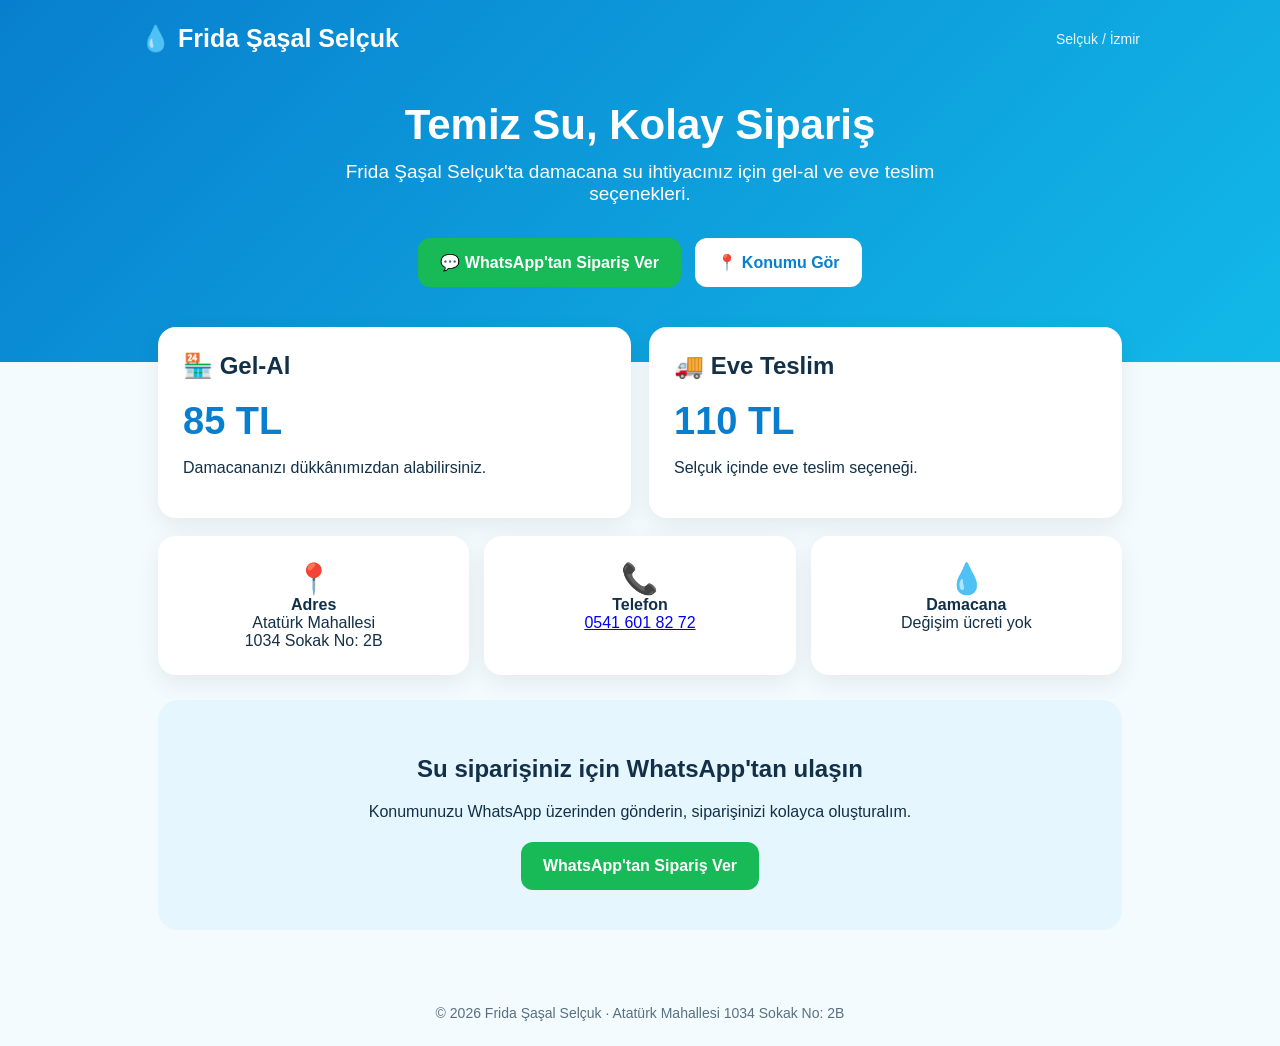
==== index.html @ cb1ab177 "Add files via upload" ====
<!doctype html>
<html lang="tr">
<head>
<meta charset="utf-8">
<meta name="viewport" content="width=device-width, initial-scale=1">
<title>Frida Şaşal Selçuk | Damacana Su</title>
<meta name="description" content="Frida Şaşal Selçuk. 19 L damacana su, gel-al ve eve teslim. Atatürk Mahallesi 1034 Sokak No: 2B.">
<meta name="theme-color" content="#087fce">
<style>
*{box-sizing:border-box}body{margin:0;font-family:Arial,sans-serif;color:#123047;background:#f4fbff}
header{background:linear-gradient(135deg,#087fce,#12b9e8);color:#fff;padding:24px 18px 70px}
.wrap{max-width:1000px;margin:auto}.top{display:flex;justify-content:space-between;align-items:center;gap:20px}
.logo{font-size:25px;font-weight:800}.tag{font-size:14px;opacity:.9}
.hero{text-align:center;padding:48px 10px 0}.hero h1{font-size:42px;margin:0 0 12px}.hero p{font-size:19px;margin:0 auto 28px;max-width:650px}
.btn{display:inline-block;padding:15px 22px;border-radius:12px;text-decoration:none;font-weight:800;margin:5px}.wa{background:#18b957;color:#fff}.map{background:#fff;color:#087fce}
main{max-width:1000px;margin:-35px auto 50px;padding:0 18px}
.grid{display:grid;grid-template-columns:repeat(2,1fr);gap:18px}
.card{background:#fff;border-radius:18px;padding:25px;box-shadow:0 8px 25px #00000012}
.price{font-size:38px;font-weight:900;color:#087fce}.card h2{margin-top:0}
.info{display:grid;grid-template-columns:repeat(3,1fr);gap:15px;margin-top:18px}
.info .card{text-align:center}.icon{font-size:30px}
section{margin-top:25px}.cta{text-align:center;background:#e5f6ff;padding:35px;border-radius:20px}
footer{text-align:center;padding:25px;color:#587080;font-size:14px}
@media(max-width:650px){.top{align-items:flex-start}.hero h1{font-size:34px}.grid,.info{grid-template-columns:1fr}.price{font-size:34px}}
</style>
</head>
<body>
<header>
<div class="wrap">
<div class="top"><div class="logo">💧 Frida Şaşal Selçuk</div><div class="tag">Selçuk / İzmir</div></div>
<div class="hero">
<h1>Temiz Su, Kolay Sipariş</h1>
<p>Frida Şaşal Selçuk'ta damacana su ihtiyacınız için gel-al ve eve teslim seçenekleri.</p>
<a class="btn wa" href="https://wa.me/905416018272?text=Merhaba%2C%20Frida%20%C5%9Ea%C5%9Fal%20Su%27dan%20su%20sipari%C5%9Fi%20vermek%20istiyorum." target="_blank">💬 WhatsApp'tan Sipariş Ver</a>
<a class="btn map" href="https://www.google.com/maps/search/?api=1&query=Atat%C3%BCrk%20Mahallesi%201034%20Sokak%20No%3A2B%20Sel%C3%A7uk%20%C4%B0zmir" target="_blank">📍 Konumu Gör</a>
</div>
</div>
</header>

<main>
<div class="grid">
<div class="card"><h2>🏪 Gel-Al</h2><div class="price">85 TL</div><p>Damacananızı dükkânımızdan alabilirsiniz.</p></div>
<div class="card"><h2>🚚 Eve Teslim</h2><div class="price">110 TL</div><p>Selçuk içinde eve teslim seçeneği.</p></div>
</div>

<div class="info">
<div class="card"><div class="icon">📍</div><b>Adres</b><br>Atatürk Mahallesi<br>1034 Sokak No: 2B</div>
<div class="card"><div class="icon">📞</div><b>Telefon</b><br><a href="tel:+905416018272">0541 601 82 72</a></div>
<div class="card"><div class="icon">💧</div><b>Damacana</b><br>Değişim ücreti yok</div>
</div>

<section class="cta">
<h2>Su siparişiniz için WhatsApp'tan ulaşın</h2>
<p>Konumunuzu WhatsApp üzerinden gönderin, siparişinizi kolayca oluşturalım.</p>
<a class="btn wa" href="https://wa.me/905416018272?text=Merhaba%2C%20su%20sipari%C5%9Fi%20vermek%20istiyorum.%20Konumumu%20g%C3%B6nderiyorum." target="_blank">WhatsApp'tan Sipariş Ver</a>
</section>
</main>
<footer>© 2026 Frida Şaşal Selçuk · Atatürk Mahallesi 1034 Sokak No: 2B</footer>
</body>
</html>
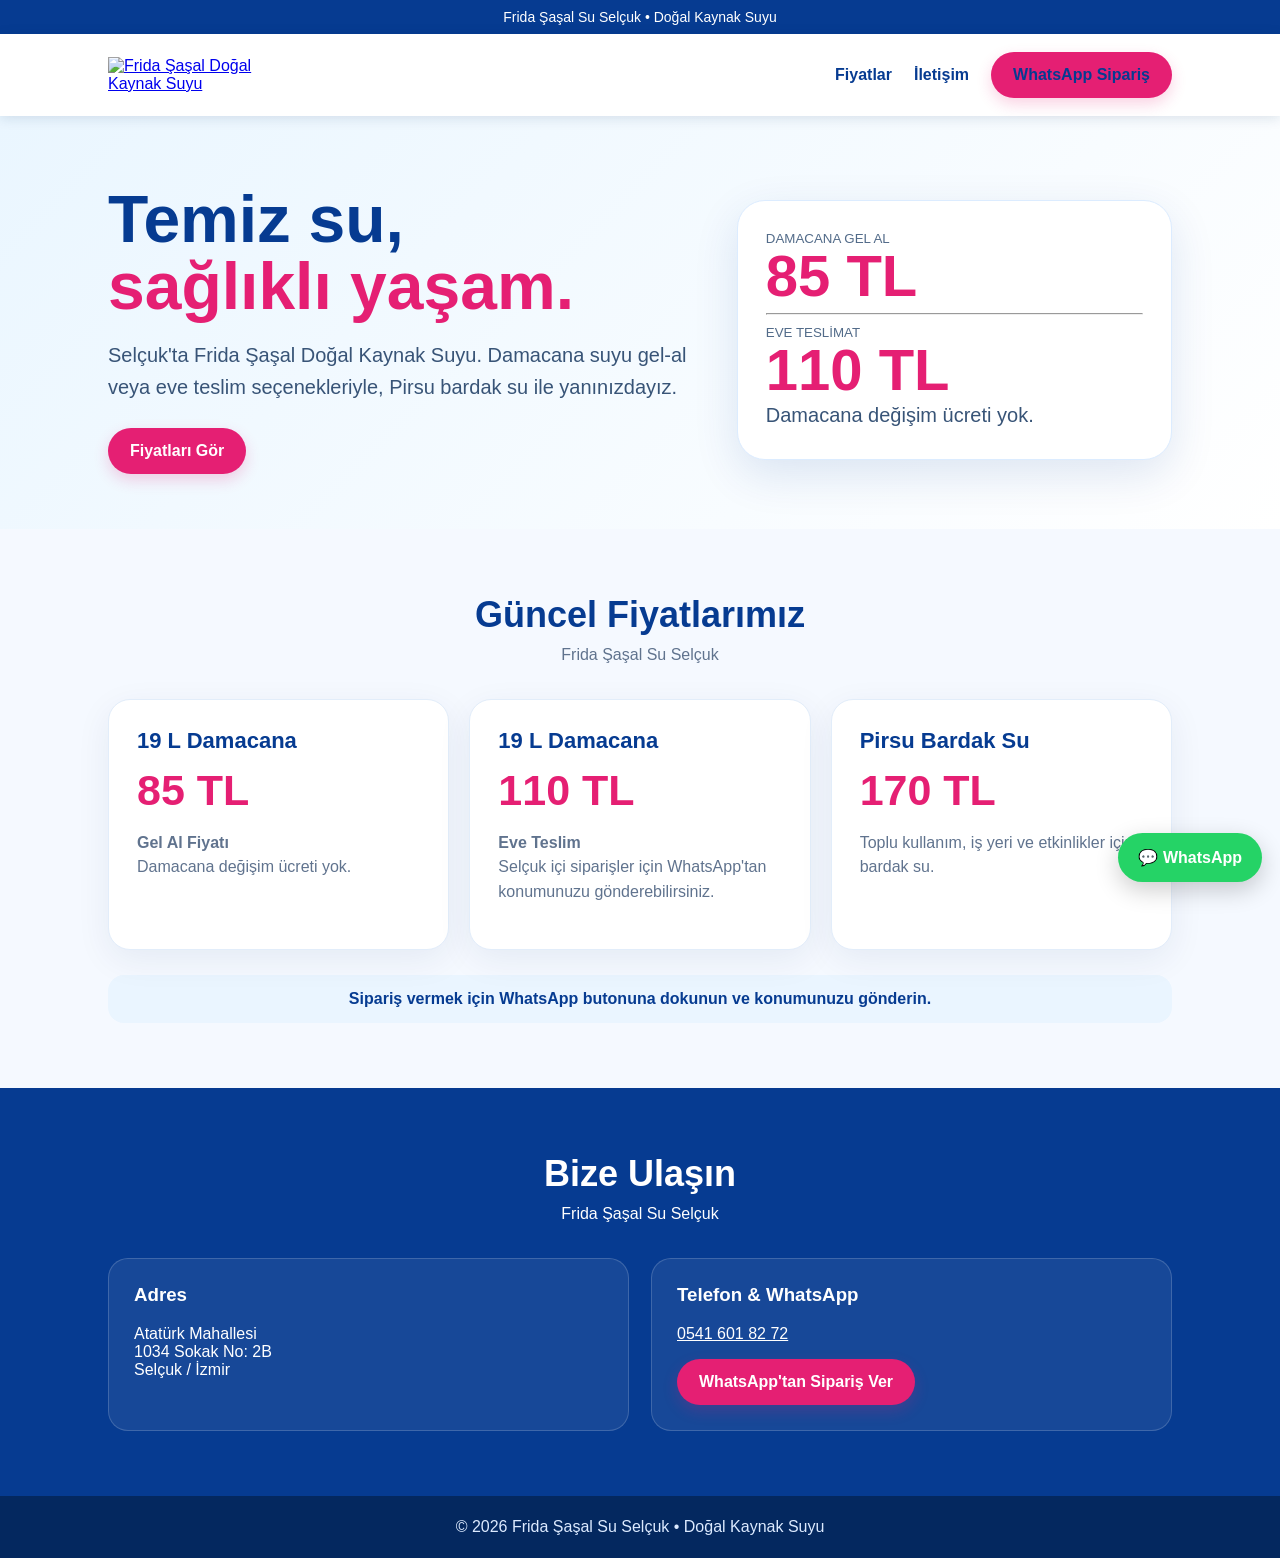
==== commit 11669eec: "Add files via upload" ====
--- a/index.html
+++ b/index.html
@@ -1,60 +1,24 @@
-<!doctype html>
+<!DOCTYPE html>
 <html lang="tr">
 <head>
-<meta charset="utf-8">
-<meta name="viewport" content="width=device-width, initial-scale=1">
-<title>Frida Şaşal Selçuk | Damacana Su</title>
-<meta name="description" content="Frida Şaşal Selçuk. 19 L damacana su, gel-al ve eve teslim. Atatürk Mahallesi 1034 Sokak No: 2B.">
-<meta name="theme-color" content="#087fce">
+<meta charset="UTF-8">
+<meta name="viewport" content="width=device-width, initial-scale=1.0">
+<meta name="description" content="Frida Şaşal Su Selçuk - Damacana gel al, eve teslim ve Pirsu bardak su.">
+<title>Frida Şaşal Su Selçuk</title>
 <style>
-*{box-sizing:border-box}body{margin:0;font-family:Arial,sans-serif;color:#123047;background:#f4fbff}
-header{background:linear-gradient(135deg,#087fce,#12b9e8);color:#fff;padding:24px 18px 70px}
-.wrap{max-width:1000px;margin:auto}.top{display:flex;justify-content:space-between;align-items:center;gap:20px}
-.logo{font-size:25px;font-weight:800}.tag{font-size:14px;opacity:.9}
-.hero{text-align:center;padding:48px 10px 0}.hero h1{font-size:42px;margin:0 0 12px}.hero p{font-size:19px;margin:0 auto 28px;max-width:650px}
-.btn{display:inline-block;padding:15px 22px;border-radius:12px;text-decoration:none;font-weight:800;margin:5px}.wa{background:#18b957;color:#fff}.map{background:#fff;color:#087fce}
-main{max-width:1000px;margin:-35px auto 50px;padding:0 18px}
-.grid{display:grid;grid-template-columns:repeat(2,1fr);gap:18px}
-.card{background:#fff;border-radius:18px;padding:25px;box-shadow:0 8px 25px #00000012}
-.price{font-size:38px;font-weight:900;color:#087fce}.card h2{margin-top:0}
-.info{display:grid;grid-template-columns:repeat(3,1fr);gap:15px;margin-top:18px}
-.info .card{text-align:center}.icon{font-size:30px}
-section{margin-top:25px}.cta{text-align:center;background:#e5f6ff;padding:35px;border-radius:20px}
-footer{text-align:center;padding:25px;color:#587080;font-size:14px}
-@media(max-width:650px){.top{align-items:flex-start}.hero h1{font-size:34px}.grid,.info{grid-template-columns:1fr}.price{font-size:34px}}
+*{box-sizing:border-box}html{scroll-behavior:smooth}body{margin:0;font-family:Arial,Helvetica,sans-serif;background:#f5f9ff;color:#12315d}.wrap{max-width:1100px;margin:auto;padding:0 18px}.top{background:#063b91;color:#fff;text-align:center;padding:9px;font-size:14px}.nav{background:#fff;position:sticky;top:0;z-index:10;box-shadow:0 2px 12px #12315d22}.navin{min-height:82px;display:flex;align-items:center;justify-content:space-between;gap:20px}.logo{width:175px;height:auto;display:block}.links{display:flex;gap:22px;align-items:center}.links a{text-decoration:none;color:#063b91;font-weight:700}.btn{display:inline-block;text-decoration:none;background:#e51f73;color:#fff;padding:14px 22px;border-radius:30px;font-weight:800;box-shadow:0 6px 15px #e51f7333}.hero{background:linear-gradient(135deg,#eaf6ff,#fff);padding:70px 0 55px;overflow:hidden}.heroGrid{display:grid;grid-template-columns:1.15fr .85fr;gap:40px;align-items:center}.hero h1{font-size:clamp(38px,6vw,66px);line-height:1.02;margin:0 0 18px;color:#063b91}.hero h1 span{color:#e51f73}.hero p{font-size:20px;line-height:1.6;margin:0 0 25px;color:#385477}.heroCard{background:#fff;border-radius:28px;padding:28px;box-shadow:0 15px 45px #063b911f;border:1px solid #dcecff}.heroCard .price{font-size:58px;font-weight:900;color:#e51f73;line-height:1}.heroCard small{color:#526b89}.section{padding:65px 0}.title{text-align:center;margin-bottom:35px}.title h2{font-size:36px;margin:0 0 10px;color:#063b91}.title p{margin:0;color:#60738e}.cards{display:grid;grid-template-columns:repeat(3,1fr);gap:20px}.card{background:#fff;border-radius:22px;padding:28px;box-shadow:0 10px 35px #12315d12;border:1px solid #e2edfa}.card h3{margin:0 0 12px;color:#063b91;font-size:22px}.price2{font-size:43px;font-weight:900;color:#e51f73;margin:8px 0 12px}.card p{color:#60738e;line-height:1.55}.notice{margin-top:25px;text-align:center;background:#eaf5ff;border-radius:16px;padding:15px;font-weight:700;color:#063b91}.contact{background:#063b91;color:#fff}.contact .title h2,.contact .title p{color:#fff}.contactGrid{display:grid;grid-template-columns:1fr 1fr;gap:22px}.contactBox{background:#ffffff12;border:1px solid #ffffff2b;border-radius:20px;padding:25px}.contactBox h3{margin-top:0}.contactBox a{color:#fff}.footer{background:#04285f;color:#dceaff;text-align:center;padding:22px}.mobile{display:none}.floating{position:fixed;right:18px;bottom:18px;background:#25d366;color:#fff;padding:15px 20px;border-radius:35px;text-decoration:none;font-weight:800;z-index:20;box-shadow:0 8px 25px #0003}@media(max-width:800px){.links{display:none}.mobile{display:inline}.hero{padding-top:45px}.heroGrid,.contactGrid{grid-template-columns:1fr}.cards{grid-template-columns:1fr}.navin{min-height:72px}.logo{width:150px}.heroCard{max-width:430px;margin:auto}.section{padding:50px 0}.title h2{font-size:30px}}
 </style>
 </head>
 <body>
-<header>
-<div class="wrap">
-<div class="top"><div class="logo">💧 Frida Şaşal Selçuk</div><div class="tag">Selçuk / İzmir</div></div>
-<div class="hero">
-<h1>Temiz Su, Kolay Sipariş</h1>
-<p>Frida Şaşal Selçuk'ta damacana su ihtiyacınız için gel-al ve eve teslim seçenekleri.</p>
-<a class="btn wa" href="https://wa.me/905416018272?text=Merhaba%2C%20Frida%20%C5%9Ea%C5%9Fal%20Su%27dan%20su%20sipari%C5%9Fi%20vermek%20istiyorum." target="_blank">💬 WhatsApp'tan Sipariş Ver</a>
-<a class="btn map" href="https://www.google.com/maps/search/?api=1&query=Atat%C3%BCrk%20Mahallesi%201034%20Sokak%20No%3A2B%20Sel%C3%A7uk%20%C4%B0zmir" target="_blank">📍 Konumu Gör</a>
-</div>
-</div>
-</header>
-
-<main>
-<div class="grid">
-<div class="card"><h2>🏪 Gel-Al</h2><div class="price">85 TL</div><p>Damacananızı dükkânımızdan alabilirsiniz.</p></div>
-<div class="card"><h2>🚚 Eve Teslim</h2><div class="price">110 TL</div><p>Selçuk içinde eve teslim seçeneği.</p></div>
-</div>
-
-<div class="info">
-<div class="card"><div class="icon">📍</div><b>Adres</b><br>Atatürk Mahallesi<br>1034 Sokak No: 2B</div>
-<div class="card"><div class="icon">📞</div><b>Telefon</b><br><a href="tel:+905416018272">0541 601 82 72</a></div>
-<div class="card"><div class="icon">💧</div><b>Damacana</b><br>Değişim ücreti yok</div>
-</div>
-
-<section class="cta">
-<h2>Su siparişiniz için WhatsApp'tan ulaşın</h2>
-<p>Konumunuzu WhatsApp üzerinden gönderin, siparişinizi kolayca oluşturalım.</p>
-<a class="btn wa" href="https://wa.me/905416018272?text=Merhaba%2C%20su%20sipari%C5%9Fi%20vermek%20istiyorum.%20Konumumu%20g%C3%B6nderiyorum." target="_blank">WhatsApp'tan Sipariş Ver</a>
-</section>
-</main>
-<footer>© 2026 Frida Şaşal Selçuk · Atatürk Mahallesi 1034 Sokak No: 2B</footer>
-</body>
-</html>+<div class="top">Frida Şaşal Su Selçuk • Doğal Kaynak Suyu</div>
+<nav class="nav"><div class="wrap navin">
+<a href="#anasayfa"><img class="logo" src="https://fridasasal.com/assets/img/bg/frida_sasal.png" alt="Frida Şaşal Doğal Kaynak Suyu"></a>
+<div class="links"><a href="#fiyatlar">Fiyatlar</a><a href="#iletisim">İletişim</a><a class="btn" href="https://wa.me/905416018272?text=Merhaba%20Frida%20Şaşal%20Su%20siparişi%20vermek%20istiyorum." target="_blank">WhatsApp Sipariş</a></div>
+<div class="mobile"><a class="btn" href="https://wa.me/905416018272?text=Merhaba%20Frida%20Şaşal%20Su%20siparişi%20vermek%20istiyorum." target="_blank">WhatsApp</a></div>
+</div></nav>
+<section class="hero" id="anasayfa"><div class="wrap heroGrid"><div><h1>Temiz su,<br><span>sağlıklı yaşam.</span></h1><p>Selçuk'ta Frida Şaşal Doğal Kaynak Suyu. Damacana suyu gel-al veya eve teslim seçenekleriyle, Pirsu bardak su ile yanınızdayız.</p><a class="btn" href="#fiyatlar">Fiyatları Gör</a></div><div class="heroCard"><small>DAMACANA GEL AL</small><div class="price">85 TL</div><hr><small>EVE TESLİMAT</small><div class="price">110 TL</div><p style="margin-bottom:0">Damacana değişim ücreti yok.</p></div></div></section>
+<section class="section" id="fiyatlar"><div class="wrap"><div class="title"><h2>Güncel Fiyatlarımız</h2><p>Frida Şaşal Su Selçuk</p></div><div class="cards"><div class="card"><h3>19 L Damacana</h3><div class="price2">85 TL</div><p><b>Gel Al Fiyatı</b><br>Damacana değişim ücreti yok.</p></div><div class="card"><h3>19 L Damacana</h3><div class="price2">110 TL</div><p><b>Eve Teslim</b><br>Selçuk içi siparişler için WhatsApp'tan konumunuzu gönderebilirsiniz.</p></div><div class="card"><h3>Pirsu Bardak Su</h3><div class="price2">170 TL</div><p>Toplu kullanım, iş yeri ve etkinlikler için bardak su.</p></div></div><div class="notice">Sipariş vermek için WhatsApp butonuna dokunun ve konumunuzu gönderin.</div></div></section>
+<section class="section contact" id="iletisim"><div class="wrap"><div class="title"><h2>Bize Ulaşın</h2><p>Frida Şaşal Su Selçuk</p></div><div class="contactGrid"><div class="contactBox"><h3>Adres</h3><p>Atatürk Mahallesi<br>1034 Sokak No: 2B<br>Selçuk / İzmir</p></div><div class="contactBox"><h3>Telefon & WhatsApp</h3><p><a href="tel:+905416018272">0541 601 82 72</a></p><a class="btn" href="https://wa.me/905416018272?text=Merhaba%20Frida%20Şaşal%20Su%20siparişi%20vermek%20istiyorum." target="_blank">WhatsApp'tan Sipariş Ver</a></div></div></div></section>
+<footer class="footer">© 2026 Frida Şaşal Su Selçuk • Doğal Kaynak Suyu</footer>
+<a class="floating" href="https://wa.me/905416018272?text=Merhaba%20Frida%20Şaşal%20Su%20siparişi%20vermek%20istiyorum." target="_blank">💬 WhatsApp</a>
+</body></html>
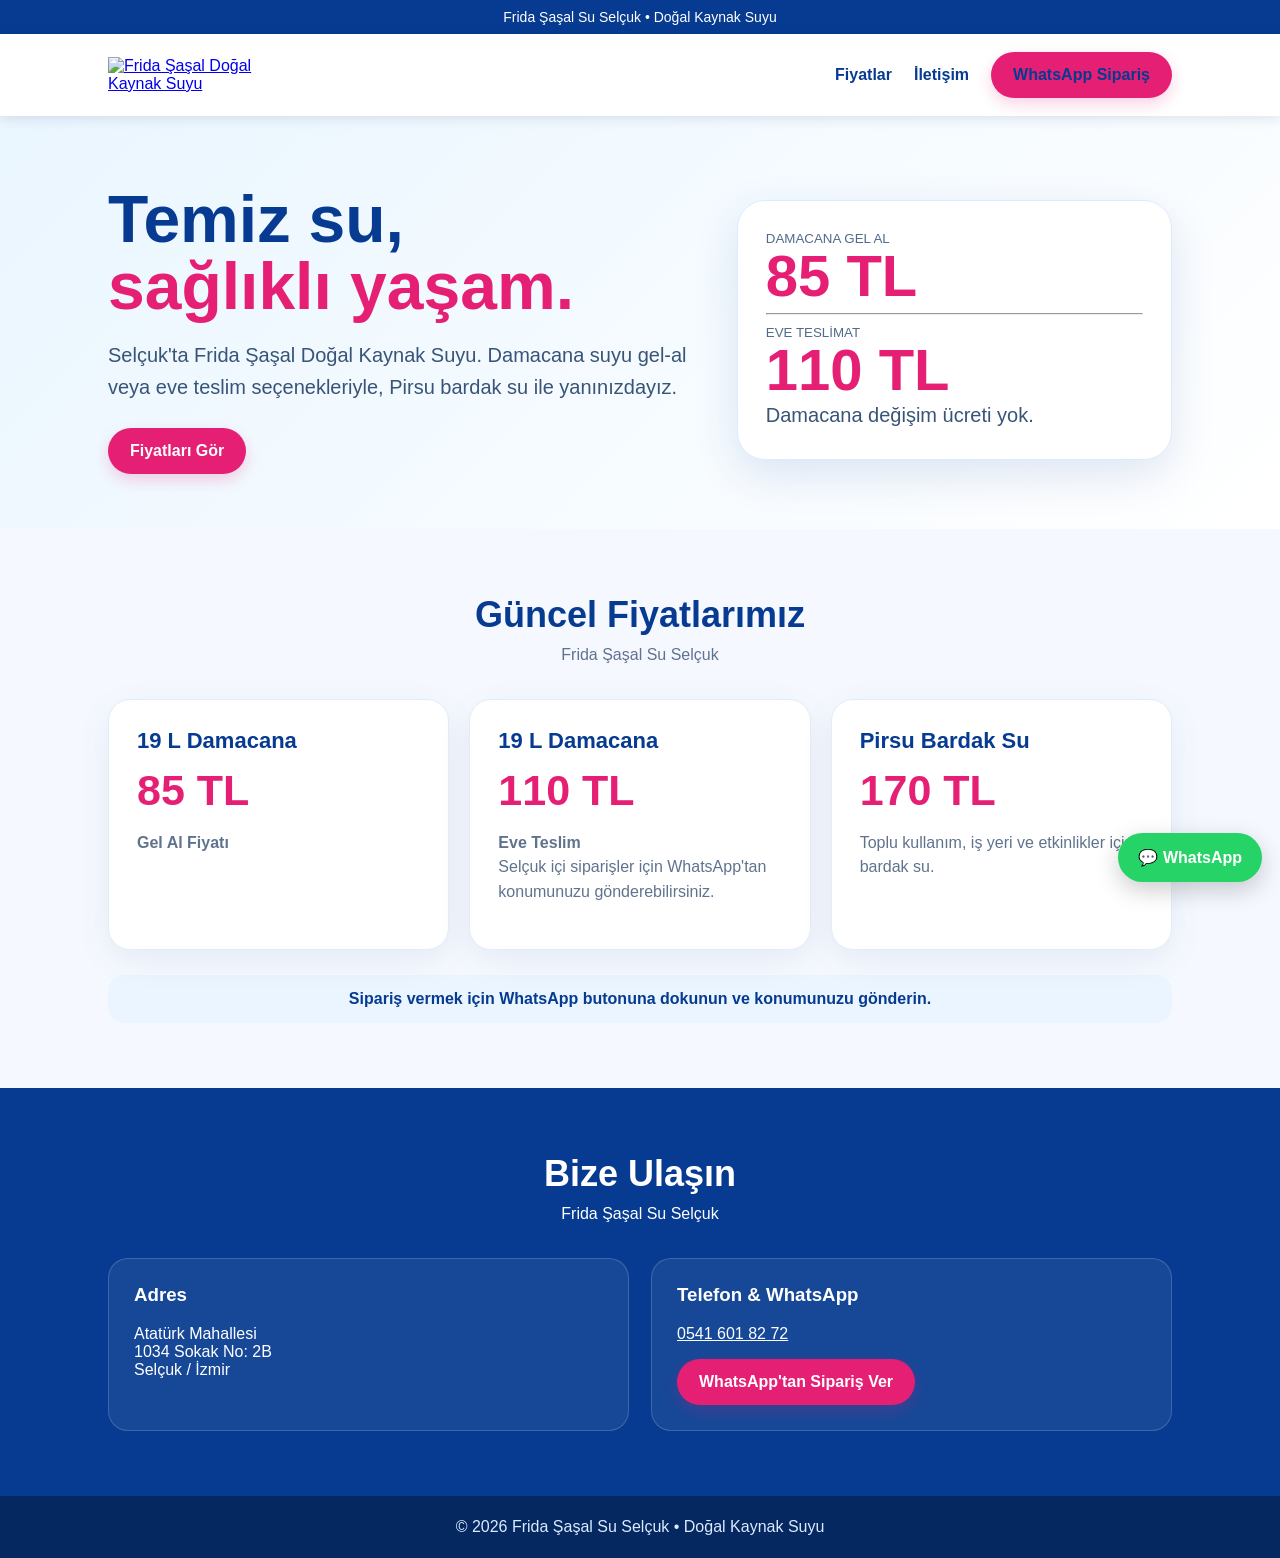
==== commit 95cedbdc: "Add current prices section to index.html Added a new section for current prices with details for dif" ====
--- a/index.html
+++ b/index.html
@@ -17,7 +17,7 @@
 <div class="mobile"><a class="btn" href="https://wa.me/905416018272?text=Merhaba%20Frida%20Şaşal%20Su%20siparişi%20vermek%20istiyorum." target="_blank">WhatsApp</a></div>
 </div></nav>
 <section class="hero" id="anasayfa"><div class="wrap heroGrid"><div><h1>Temiz su,<br><span>sağlıklı yaşam.</span></h1><p>Selçuk'ta Frida Şaşal Doğal Kaynak Suyu. Damacana suyu gel-al veya eve teslim seçenekleriyle, Pirsu bardak su ile yanınızdayız.</p><a class="btn" href="#fiyatlar">Fiyatları Gör</a></div><div class="heroCard"><small>DAMACANA GEL AL</small><div class="price">85 TL</div><hr><small>EVE TESLİMAT</small><div class="price">110 TL</div><p style="margin-bottom:0">Damacana değişim ücreti yok.</p></div></div></section>
-<section class="section" id="fiyatlar"><div class="wrap"><div class="title"><h2>Güncel Fiyatlarımız</h2><p>Frida Şaşal Su Selçuk</p></div><div class="cards"><div class="card"><h3>19 L Damacana</h3><div class="price2">85 TL</div><p><b>Gel Al Fiyatı</b><br>Damacana değişim ücreti yok.</p></div><div class="card"><h3>19 L Damacana</h3><div class="price2">110 TL</div><p><b>Eve Teslim</b><br>Selçuk içi siparişler için WhatsApp'tan konumunuzu gönderebilirsiniz.</p></div><div class="card"><h3>Pirsu Bardak Su</h3><div class="price2">170 TL</div><p>Toplu kullanım, iş yeri ve etkinlikler için bardak su.</p></div></div><div class="notice">Sipariş vermek için WhatsApp butonuna dokunun ve konumunuzu gönderin.</div></div></section>
+<section class="section" id="fiyatlar"><div class="wrap"><div class="title"><h2>Güncel Fiyatlarımız</h2><p>Frida Şaşal Su Selçuk</p></div><div class="cards"><div class="card"><h3>19 L Damacana</h3><div class="price2">85 TL</div><p><b>Gel Al Fiyatı</b><br></p></div><div class="card"><h3>19 L Damacana</h3><div class="price2">110 TL</div><p><b>Eve Teslim</b><br>Selçuk içi siparişler için WhatsApp'tan konumunuzu gönderebilirsiniz.</p></div><div class="card"><h3>Pirsu Bardak Su</h3><div class="price2">170 TL</div><p>Toplu kullanım, iş yeri ve etkinlikler için bardak su.</p></div></div><div class="notice">Sipariş vermek için WhatsApp butonuna dokunun ve konumunuzu gönderin.</div></div></section>
 <section class="section contact" id="iletisim"><div class="wrap"><div class="title"><h2>Bize Ulaşın</h2><p>Frida Şaşal Su Selçuk</p></div><div class="contactGrid"><div class="contactBox"><h3>Adres</h3><p>Atatürk Mahallesi<br>1034 Sokak No: 2B<br>Selçuk / İzmir</p></div><div class="contactBox"><h3>Telefon & WhatsApp</h3><p><a href="tel:+905416018272">0541 601 82 72</a></p><a class="btn" href="https://wa.me/905416018272?text=Merhaba%20Frida%20Şaşal%20Su%20siparişi%20vermek%20istiyorum." target="_blank">WhatsApp'tan Sipariş Ver</a></div></div></div></section>
 <footer class="footer">© 2026 Frida Şaşal Su Selçuk • Doğal Kaynak Suyu</footer>
 <a class="floating" href="https://wa.me/905416018272?text=Merhaba%20Frida%20Şaşal%20Su%20siparişi%20vermek%20istiyorum." target="_blank">💬 WhatsApp</a>
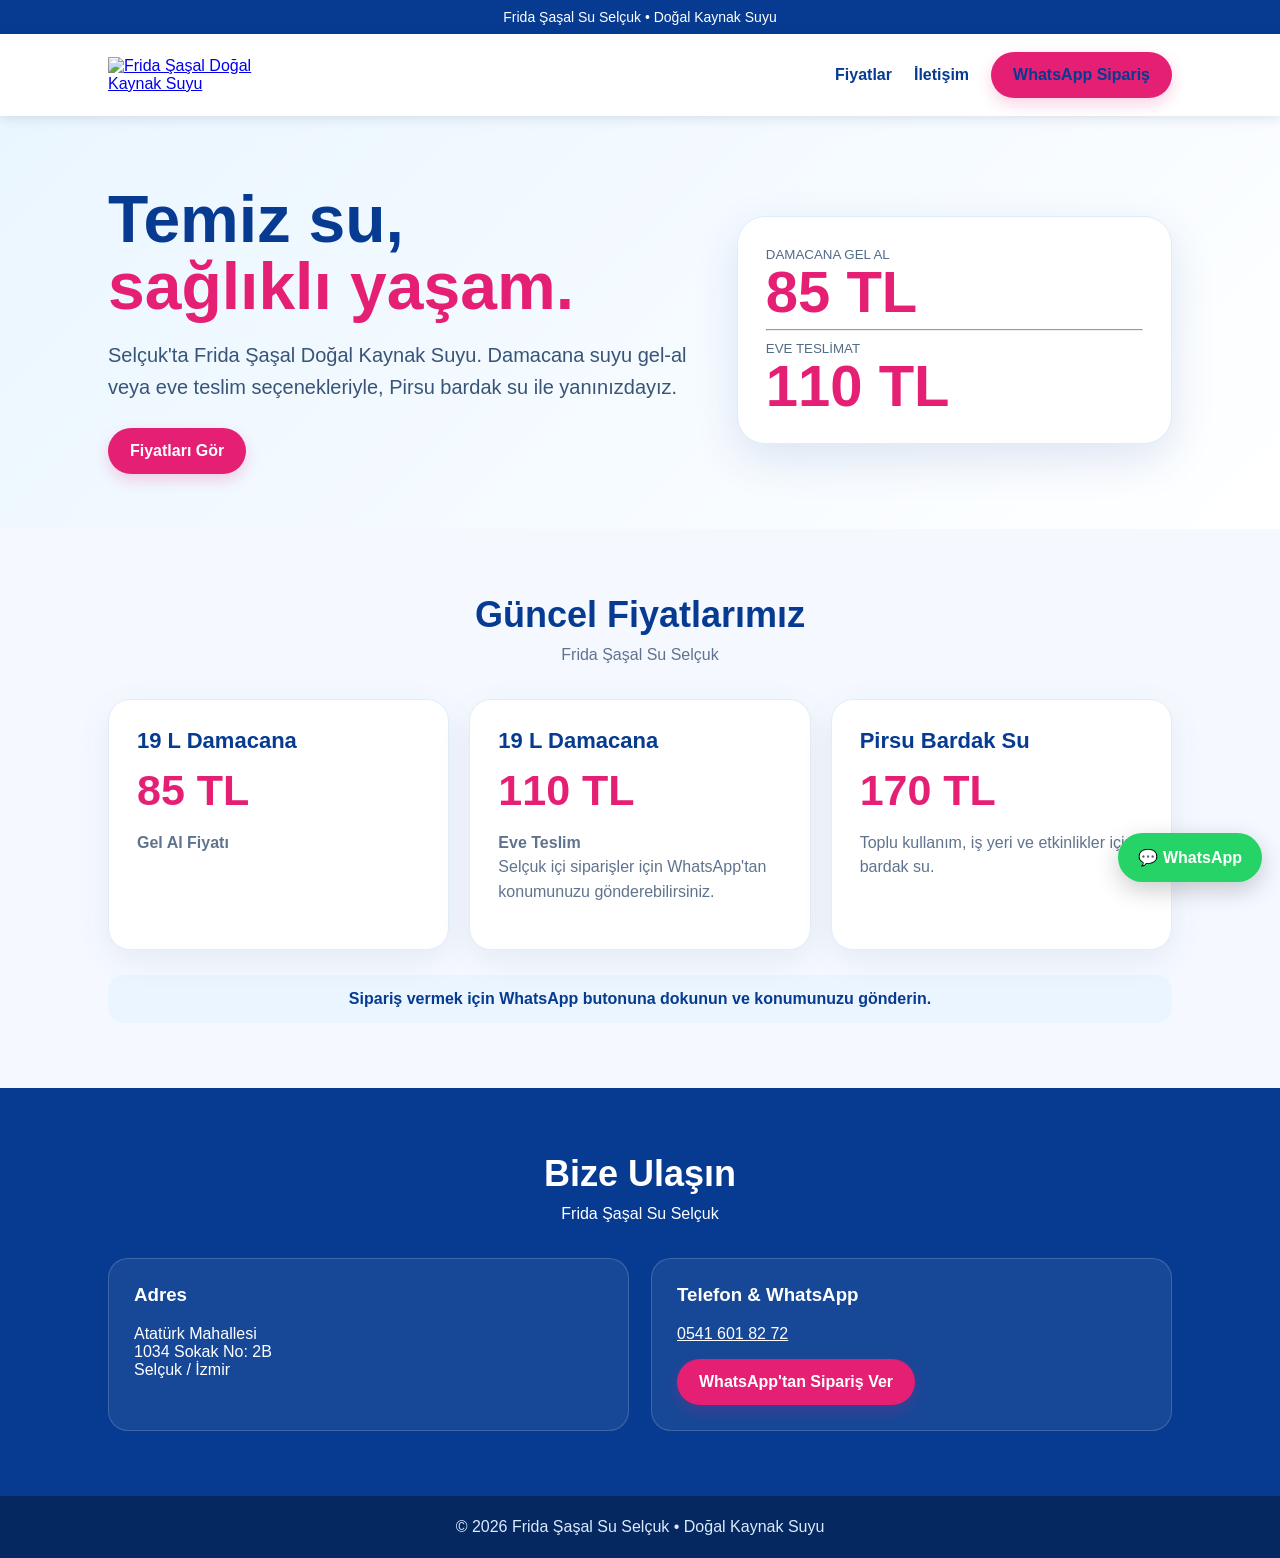
==== commit 2f66a000: "Fix empty paragraph in hero section Updated hero section to remove empty paragraph and maintain cont" ====
--- a/index.html
+++ b/index.html
@@ -16,7 +16,7 @@
 <div class="links"><a href="#fiyatlar">Fiyatlar</a><a href="#iletisim">İletişim</a><a class="btn" href="https://wa.me/905416018272?text=Merhaba%20Frida%20Şaşal%20Su%20siparişi%20vermek%20istiyorum." target="_blank">WhatsApp Sipariş</a></div>
 <div class="mobile"><a class="btn" href="https://wa.me/905416018272?text=Merhaba%20Frida%20Şaşal%20Su%20siparişi%20vermek%20istiyorum." target="_blank">WhatsApp</a></div>
 </div></nav>
-<section class="hero" id="anasayfa"><div class="wrap heroGrid"><div><h1>Temiz su,<br><span>sağlıklı yaşam.</span></h1><p>Selçuk'ta Frida Şaşal Doğal Kaynak Suyu. Damacana suyu gel-al veya eve teslim seçenekleriyle, Pirsu bardak su ile yanınızdayız.</p><a class="btn" href="#fiyatlar">Fiyatları Gör</a></div><div class="heroCard"><small>DAMACANA GEL AL</small><div class="price">85 TL</div><hr><small>EVE TESLİMAT</small><div class="price">110 TL</div><p style="margin-bottom:0">Damacana değişim ücreti yok.</p></div></div></section>
+<section class="hero" id="anasayfa"><div class="wrap heroGrid"><div><h1>Temiz su,<br><span>sağlıklı yaşam.</span></h1><p>Selçuk'ta Frida Şaşal Doğal Kaynak Suyu. Damacana suyu gel-al veya eve teslim seçenekleriyle, Pirsu bardak su ile yanınızdayız.</p><a class="btn" href="#fiyatlar">Fiyatları Gör</a></div><div class="heroCard"><small>DAMACANA GEL AL</small><div class="price">85 TL</div><hr><small>EVE TESLİMAT</small><div class="price">110 TL</div><p style="margin-bottom:0"></p></div></div></section>
 <section class="section" id="fiyatlar"><div class="wrap"><div class="title"><h2>Güncel Fiyatlarımız</h2><p>Frida Şaşal Su Selçuk</p></div><div class="cards"><div class="card"><h3>19 L Damacana</h3><div class="price2">85 TL</div><p><b>Gel Al Fiyatı</b><br></p></div><div class="card"><h3>19 L Damacana</h3><div class="price2">110 TL</div><p><b>Eve Teslim</b><br>Selçuk içi siparişler için WhatsApp'tan konumunuzu gönderebilirsiniz.</p></div><div class="card"><h3>Pirsu Bardak Su</h3><div class="price2">170 TL</div><p>Toplu kullanım, iş yeri ve etkinlikler için bardak su.</p></div></div><div class="notice">Sipariş vermek için WhatsApp butonuna dokunun ve konumunuzu gönderin.</div></div></section>
 <section class="section contact" id="iletisim"><div class="wrap"><div class="title"><h2>Bize Ulaşın</h2><p>Frida Şaşal Su Selçuk</p></div><div class="contactGrid"><div class="contactBox"><h3>Adres</h3><p>Atatürk Mahallesi<br>1034 Sokak No: 2B<br>Selçuk / İzmir</p></div><div class="contactBox"><h3>Telefon & WhatsApp</h3><p><a href="tel:+905416018272">0541 601 82 72</a></p><a class="btn" href="https://wa.me/905416018272?text=Merhaba%20Frida%20Şaşal%20Su%20siparişi%20vermek%20istiyorum." target="_blank">WhatsApp'tan Sipariş Ver</a></div></div></div></section>
 <footer class="footer">© 2026 Frida Şaşal Su Selçuk • Doğal Kaynak Suyu</footer>
